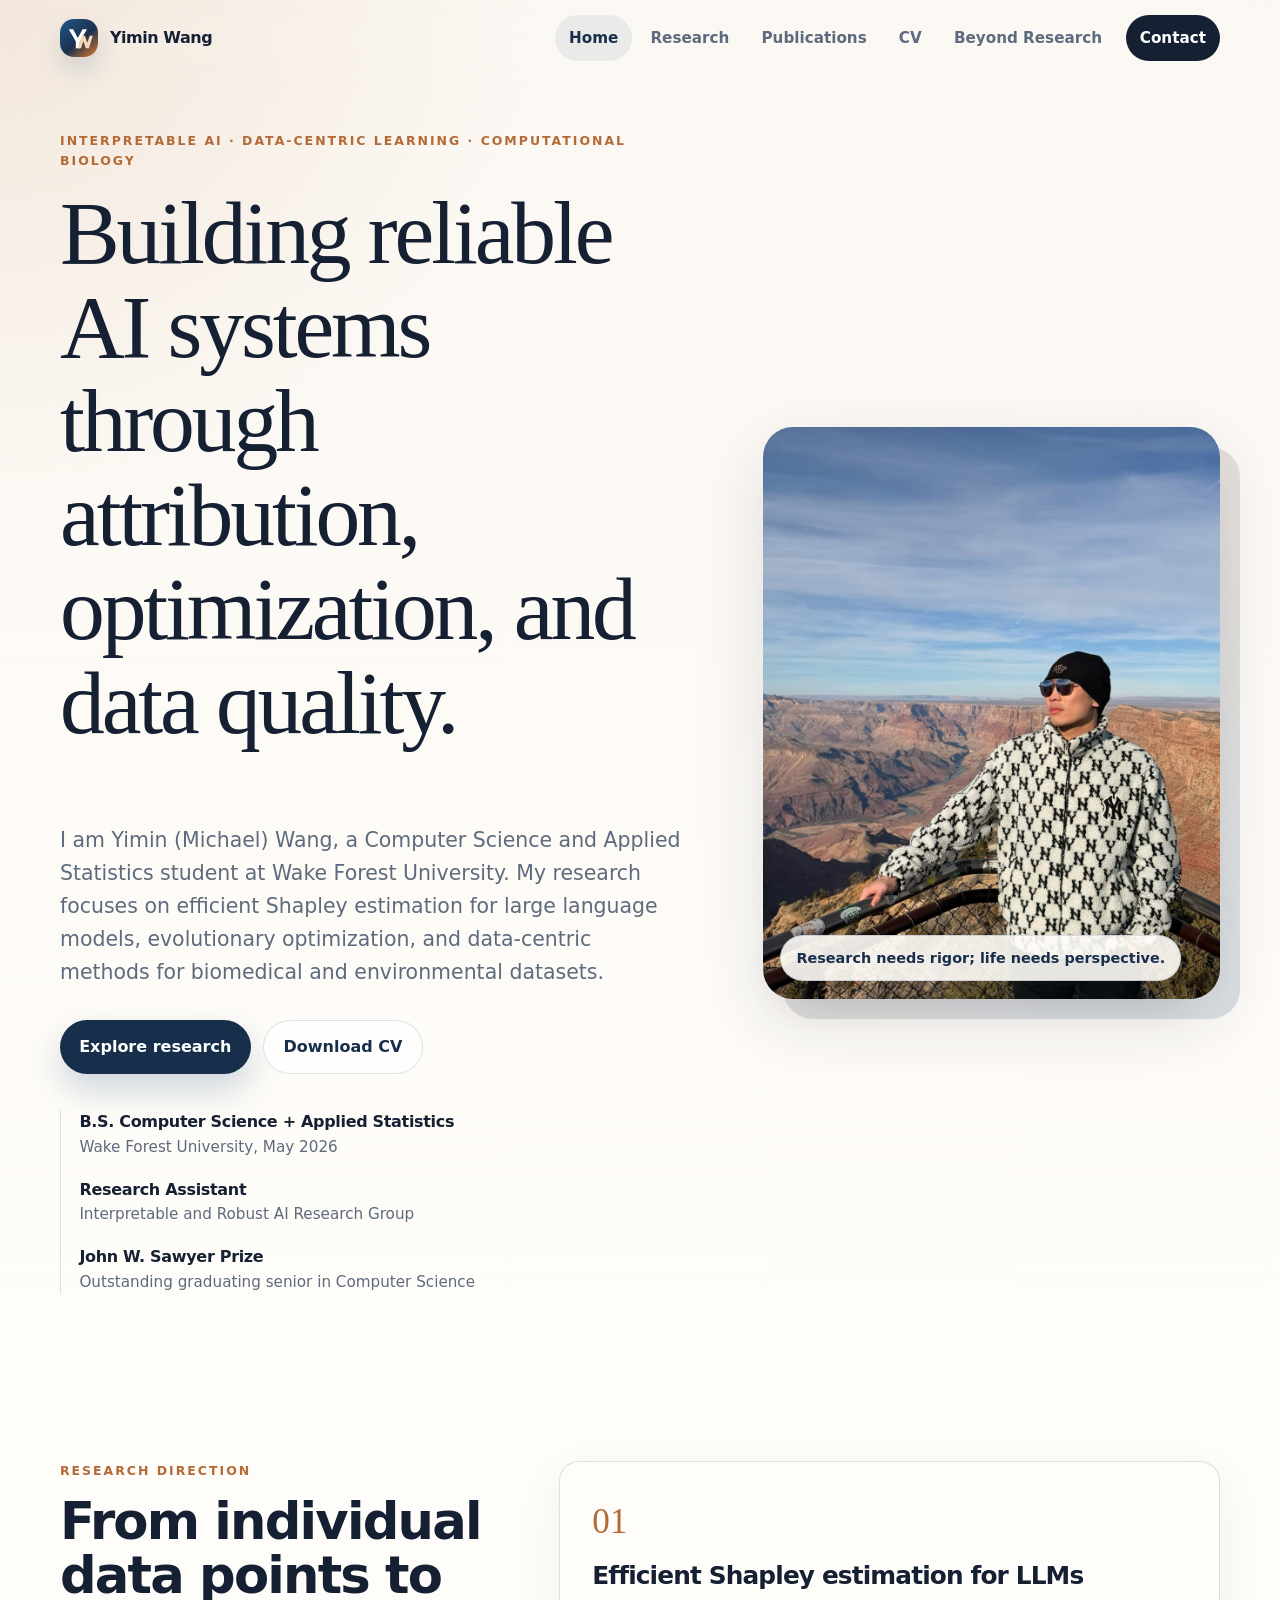
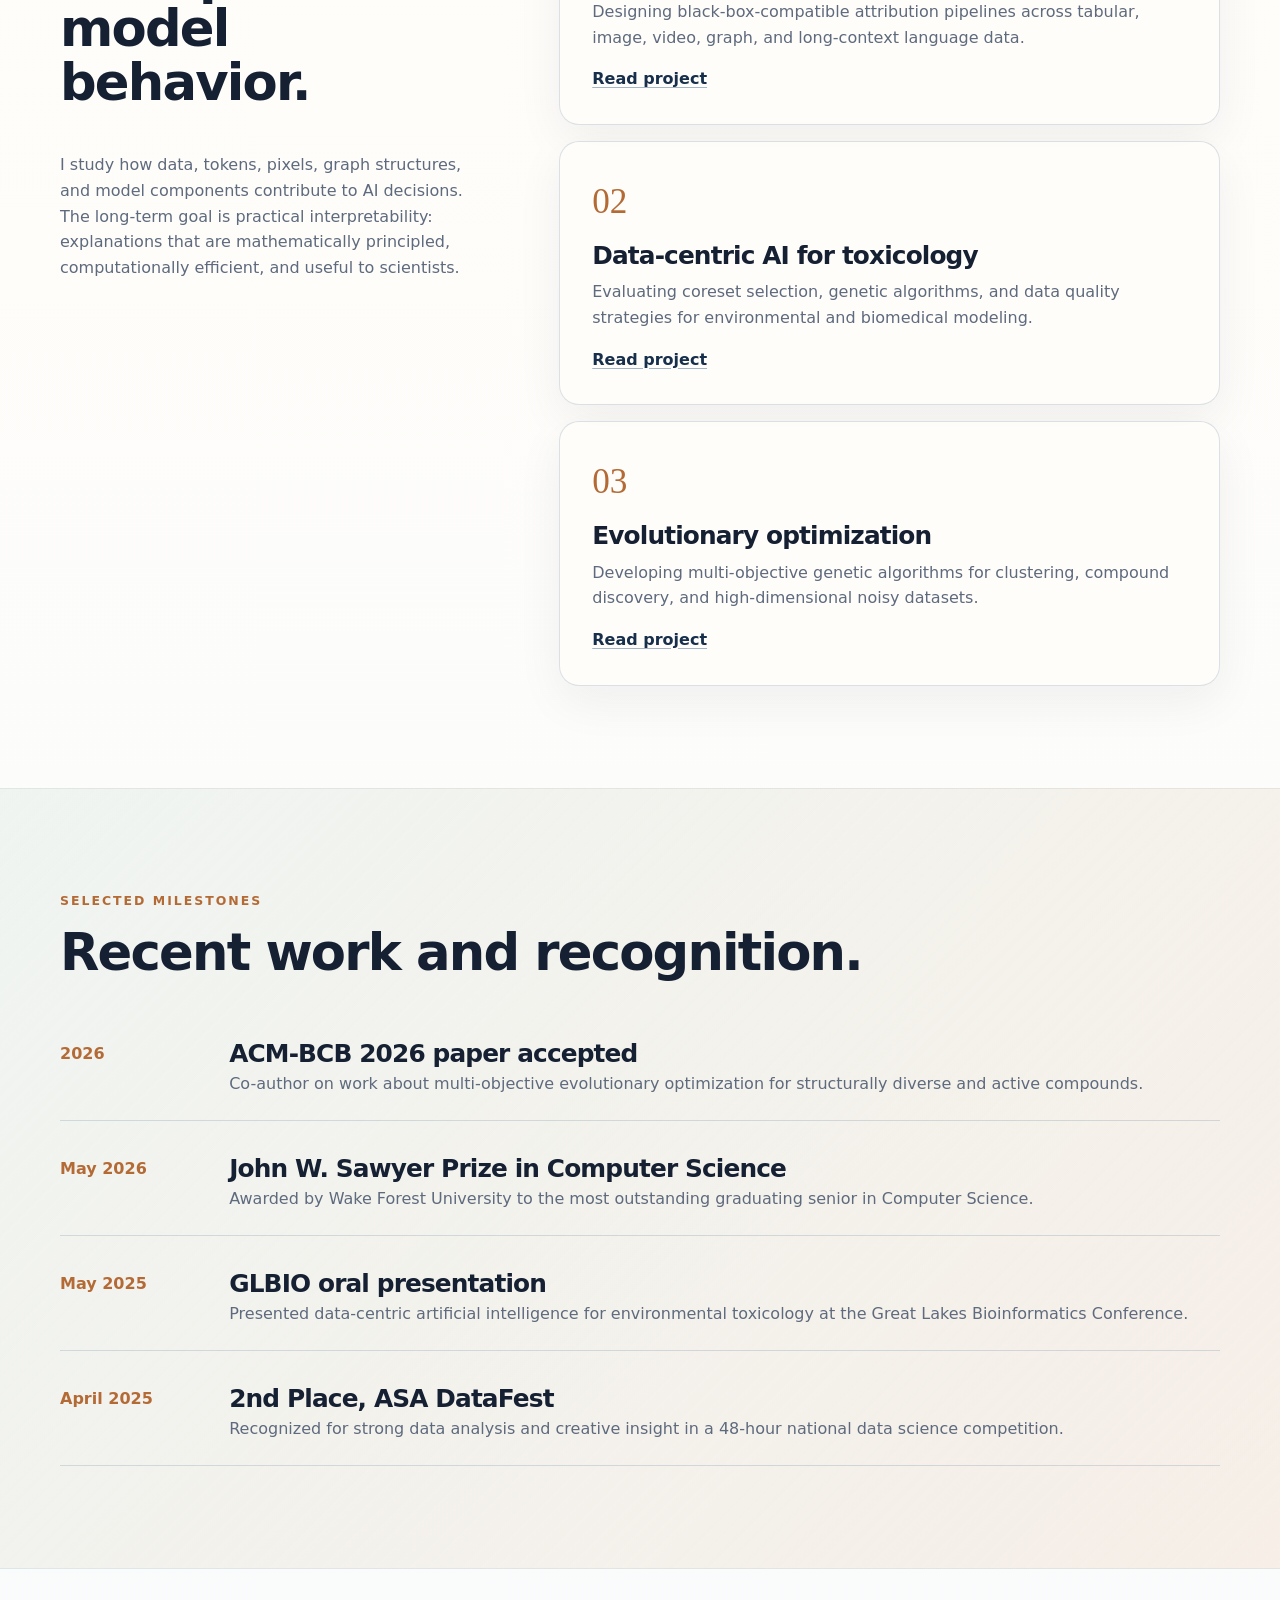
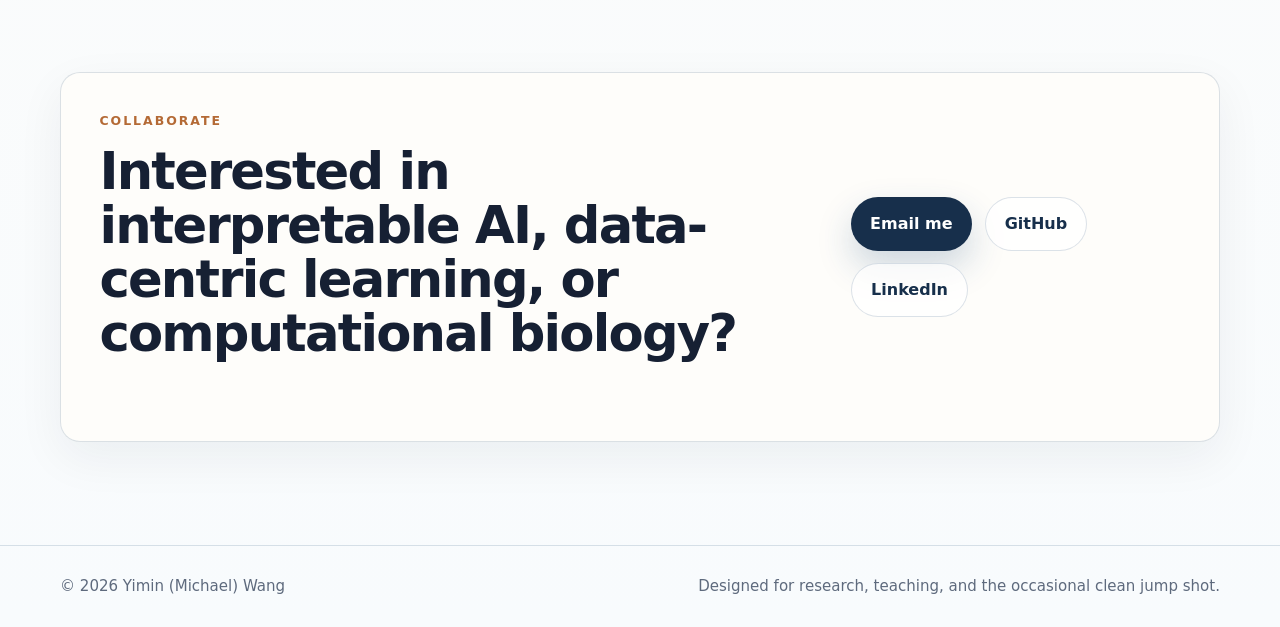
==== index.html @ fb369214 "Create academic personal website" ====
<!doctype html>
<html lang="en">
  <head>
    <meta charset="utf-8">
    <meta name="viewport" content="width=device-width, initial-scale=1">
    <meta name="description" content="Yimin (Michael) Wang - computer science and applied statistics researcher working on interpretable AI, data-centric learning, Shapley estimation, and computational biology.">
    <title>Yimin (Michael) Wang | AI Researcher</title>
    <link rel="icon" href="assets/images/monogram.svg" type="image/svg+xml">
    <link rel="preload" href="assets/images/michael-grand-canyon-1400.jpg" as="image">
    <link rel="stylesheet" href="assets/css/styles.css">
  </head>
  <body>
    <a class="skip-link" href="#main">Skip to main content</a>

    <header class="site-header" data-header>
      <nav class="nav container" aria-label="Primary navigation">
        <a class="brand" href="index.html" aria-label="Yimin Wang home">
          <img src="assets/images/monogram.svg" alt="" width="38" height="38">
          <span>Yimin Wang</span>
        </a>
        <button class="nav-toggle" type="button" aria-expanded="false" aria-controls="site-menu">
          <span>Menu</span>
          <span class="nav-toggle-lines" aria-hidden="true"></span>
        </button>
        <div class="nav-links" id="site-menu">
          <a aria-current="page" href="index.html">Home</a>
          <a href="research.html">Research</a>
          <a href="publications.html">Publications</a>
          <a href="cv.html">CV</a>
          <a href="basketball.html">Beyond Research</a>
          <a class="nav-cta" href="mailto:wangy22@wfu.edu">Contact</a>
        </div>
      </nav>
    </header>

    <main id="main">
      <section class="hero">
        <div class="container hero-grid">
          <div class="hero-copy reveal">
            <p class="eyebrow">Interpretable AI · Data-centric learning · Computational biology</p>
            <h1>Building reliable AI systems through attribution, optimization, and data quality.</h1>
            <p class="hero-lede">
              I am Yimin (Michael) Wang, a Computer Science and Applied Statistics student at Wake Forest University.
              My research focuses on efficient Shapley estimation for large language models, evolutionary optimization,
              and data-centric methods for biomedical and environmental datasets.
            </p>
            <div class="hero-actions">
              <a class="button primary" href="research.html">Explore research</a>
              <a class="button secondary" href="assets/files/Michael_Wang_CV.pdf">Download CV</a>
            </div>
            <ul class="quick-facts" aria-label="Profile highlights">
              <li>
                <strong>B.S. Computer Science + Applied Statistics</strong>
                <span>Wake Forest University, May 2026</span>
              </li>
              <li>
                <strong>Research Assistant</strong>
                <span>Interpretable and Robust AI Research Group</span>
              </li>
              <li>
                <strong>John W. Sawyer Prize</strong>
                <span>Outstanding graduating senior in Computer Science</span>
              </li>
            </ul>
          </div>

          <div class="hero-portrait reveal">
            <figure>
              <img src="assets/images/michael-grand-canyon-1400.jpg" alt="Yimin Michael Wang overlooking the Grand Canyon">
              <figcaption>Research needs rigor; life needs perspective.</figcaption>
            </figure>
          </div>
        </div>
      </section>

      <section class="section">
        <div class="container split-section">
          <div class="section-intro reveal">
            <p class="eyebrow">Research direction</p>
            <h2>From individual data points to model behavior.</h2>
            <p>
              I study how data, tokens, pixels, graph structures, and model components contribute to AI decisions.
              The long-term goal is practical interpretability: explanations that are mathematically principled,
              computationally efficient, and useful to scientists.
            </p>
          </div>
          <div class="feature-grid">
            <article class="feature-card reveal">
              <span class="card-number">01</span>
              <h3>Efficient Shapley estimation for LLMs</h3>
              <p>
                Designing black-box-compatible attribution pipelines across tabular, image, video, graph, and long-context language data.
              </p>
              <a href="research.html#shapley">Read project</a>
            </article>
            <article class="feature-card reveal">
              <span class="card-number">02</span>
              <h3>Data-centric AI for toxicology</h3>
              <p>
                Evaluating coreset selection, genetic algorithms, and data quality strategies for environmental and biomedical modeling.
              </p>
              <a href="research.html#toxicology">Read project</a>
            </article>
            <article class="feature-card reveal">
              <span class="card-number">03</span>
              <h3>Evolutionary optimization</h3>
              <p>
                Developing multi-objective genetic algorithms for clustering, compound discovery, and high-dimensional noisy datasets.
              </p>
              <a href="research.html#optimization">Read project</a>
            </article>
          </div>
        </div>
      </section>

      <section class="section tinted">
        <div class="container">
          <div class="section-heading reveal">
            <p class="eyebrow">Selected milestones</p>
            <h2>Recent work and recognition.</h2>
          </div>
          <div class="timeline">
            <article class="timeline-item reveal">
              <time datetime="2026">2026</time>
              <div>
                <h3>ACM-BCB 2026 paper accepted</h3>
                <p>Co-author on work about multi-objective evolutionary optimization for structurally diverse and active compounds.</p>
              </div>
            </article>
            <article class="timeline-item reveal">
              <time datetime="2026-05">May 2026</time>
              <div>
                <h3>John W. Sawyer Prize in Computer Science</h3>
                <p>Awarded by Wake Forest University to the most outstanding graduating senior in Computer Science.</p>
              </div>
            </article>
            <article class="timeline-item reveal">
              <time datetime="2025-05">May 2025</time>
              <div>
                <h3>GLBIO oral presentation</h3>
                <p>Presented data-centric artificial intelligence for environmental toxicology at the Great Lakes Bioinformatics Conference.</p>
              </div>
            </article>
            <article class="timeline-item reveal">
              <time datetime="2025-04">April 2025</time>
              <div>
                <h3>2nd Place, ASA DataFest</h3>
                <p>Recognized for strong data analysis and creative insight in a 48-hour national data science competition.</p>
              </div>
            </article>
          </div>
        </div>
      </section>

      <section class="section">
        <div class="container contact-band reveal">
          <div>
            <p class="eyebrow">Collaborate</p>
            <h2>Interested in interpretable AI, data-centric learning, or computational biology?</h2>
          </div>
          <div class="contact-actions">
            <a class="button primary" href="mailto:wangy22@wfu.edu">Email me</a>
            <a class="button secondary" href="https://github.com/MichaelWangYimin">GitHub</a>
            <a class="button secondary" href="https://linkedin.com/in/yiminwang13">LinkedIn</a>
          </div>
        </div>
      </section>
    </main>

    <footer class="site-footer">
      <div class="container footer-grid">
        <p>© <span data-year></span> Yimin (Michael) Wang</p>
        <p>Designed for research, teaching, and the occasional clean jump shot.</p>
      </div>
    </footer>

    <script src="assets/js/main.js"></script>
  </body>
</html>
---- assets/css/styles.css ----
:root {
  --ink: #162033;
  --muted: #5e6a7d;
  --soft: #f5f0ea;
  --paper: #fffdf9;
  --line: rgba(31, 78, 121, 0.16);
  --blue: #1f4e79;
  --blue-dark: #172f4b;
  --canyon: #b46a35;
  --canyon-soft: #f0d7c4;
  --sage: #edf3ef;
  --shadow: 0 24px 70px rgba(22, 32, 51, 0.13);
  --radius-lg: 30px;
  --radius-md: 20px;
  --radius-sm: 14px;
  --max: 1160px;
  color-scheme: light;
}

* {
  box-sizing: border-box;
}

html {
  scroll-behavior: smooth;
}

body {
  margin: 0;
  background:
    radial-gradient(circle at top left, rgba(180, 106, 53, 0.12), transparent 34rem),
    linear-gradient(180deg, #fbf8f3 0%, var(--paper) 36%, #f8fbfd 100%);
  color: var(--ink);
  font-family: Inter, ui-sans-serif, system-ui, -apple-system, BlinkMacSystemFont, "Segoe UI", sans-serif;
  line-height: 1.6;
  overflow-x: clip;
}

img {
  display: block;
  max-width: 100%;
}

a {
  color: inherit;
  text-decoration-color: rgba(31, 78, 121, 0.4);
  text-underline-offset: 0.18em;
}

a:hover {
  color: var(--blue);
}

h1,
h2,
h3,
p {
  margin-top: 0;
}

h1,
h2,
h3 {
  letter-spacing: -0.035em;
  line-height: 1.05;
}

h1 {
  font-family: Georgia, "Times New Roman", serif;
  font-size: clamp(2.8rem, 7vw, 5.7rem);
  font-weight: 500;
  max-width: 10.4em;
}

h2 {
  font-size: clamp(2rem, 4vw, 3.5rem);
  font-weight: 650;
}

h3 {
  font-size: clamp(1.2rem, 2vw, 1.55rem);
  font-weight: 650;
}

p {
  color: var(--muted);
}

.container {
  width: min(calc(100% - 40px), var(--max));
  margin-inline: auto;
}

.narrow {
  max-width: 860px;
}

.skip-link {
  position: fixed;
  left: 1rem;
  top: 1rem;
  z-index: 100;
  transform: translateY(-140%);
  border-radius: 999px;
  background: var(--ink);
  color: white;
  padding: 0.7rem 1rem;
}

.skip-link:focus {
  transform: translateY(0);
}

.site-header {
  position: sticky;
  top: 0;
  z-index: 50;
  border-bottom: 1px solid transparent;
  backdrop-filter: blur(18px);
  transition: border-color 180ms ease, background 180ms ease, box-shadow 180ms ease;
}

.site-header.is-scrolled {
  border-color: var(--line);
  background: rgba(255, 253, 249, 0.86);
  box-shadow: 0 12px 42px rgba(22, 32, 51, 0.06);
}

.nav {
  min-height: 76px;
  display: flex;
  align-items: center;
  justify-content: space-between;
  gap: 1.4rem;
}

.brand {
  display: inline-flex;
  align-items: center;
  gap: 0.75rem;
  text-decoration: none;
  font-weight: 760;
  letter-spacing: -0.03em;
}

.brand img {
  border-radius: 14px;
  box-shadow: 0 12px 24px rgba(31, 78, 121, 0.16);
}

.nav-links {
  display: flex;
  align-items: center;
  gap: 0.25rem;
}

.nav-links a {
  border-radius: 999px;
  color: var(--muted);
  font-size: 0.95rem;
  font-weight: 640;
  padding: 0.68rem 0.88rem;
  text-decoration: none;
}

.nav-links a:hover,
.nav-links a[aria-current="page"] {
  background: rgba(31, 78, 121, 0.08);
  color: var(--blue-dark);
}

.nav-links .nav-cta {
  background: var(--ink);
  color: white;
  margin-left: 0.35rem;
}

.nav-links .nav-cta:hover {
  background: var(--blue);
  color: white;
}

.nav-toggle {
  display: none;
}

.hero {
  min-height: calc(94vh - 76px);
  display: grid;
  align-items: center;
  padding: 3.4rem 0 4rem;
}

.hero-grid,
.life-grid {
  display: grid;
  grid-template-columns: minmax(0, 1.04fr) minmax(320px, 0.76fr);
  align-items: center;
  gap: clamp(2.2rem, 6vw, 6rem);
}

.eyebrow {
  color: var(--canyon);
  font-size: 0.78rem;
  font-weight: 820;
  letter-spacing: 0.16em;
  margin-bottom: 0.9rem;
  text-transform: uppercase;
}

.hero-lede,
.page-hero p,
.life-copy p {
  font-size: clamp(1.08rem, 1.7vw, 1.28rem);
  max-width: 720px;
}

.hero-actions,
.contact-actions {
  display: flex;
  flex-wrap: wrap;
  gap: 0.8rem;
  margin: 2rem 0;
}

.button {
  align-items: center;
  border-radius: 999px;
  display: inline-flex;
  font-weight: 760;
  justify-content: center;
  min-height: 48px;
  padding: 0.82rem 1.2rem;
  text-decoration: none;
  transition: transform 180ms ease, background 180ms ease, border-color 180ms ease;
}

.button:hover {
  transform: translateY(-2px);
}

.button.primary {
  background: var(--blue-dark);
  color: white;
  box-shadow: 0 16px 35px rgba(31, 78, 121, 0.22);
}

.button.primary:hover {
  background: var(--blue);
  color: white;
}

.button.secondary {
  background: rgba(255, 255, 255, 0.72);
  border: 1px solid var(--line);
  color: var(--blue-dark);
}

.quick-facts {
  border-left: 1px solid var(--line);
  display: grid;
  gap: 1.1rem;
  list-style: none;
  margin: 2.2rem 0 0;
  padding: 0 0 0 1.15rem;
}

.quick-facts strong,
.quick-facts span {
  display: block;
}

.quick-facts strong {
  letter-spacing: -0.02em;
}

.quick-facts span {
  color: var(--muted);
  font-size: 0.95rem;
}

.hero-portrait figure,
.life-photo {
  margin: 0;
  position: relative;
}

.hero-portrait figure::before,
.life-photo::before {
  background: linear-gradient(135deg, var(--canyon), var(--blue));
  border-radius: var(--radius-lg);
  content: "";
  inset: 1.25rem -1.25rem -1.25rem 1.25rem;
  opacity: 0.16;
  position: absolute;
  z-index: -1;
}

.hero-portrait img,
.life-photo img,
.cv-sidebar img {
  border-radius: var(--radius-lg);
  box-shadow: var(--shadow);
  object-fit: cover;
}

.hero-portrait img {
  aspect-ratio: 4 / 5;
  object-position: 61% 56%;
}

.hero-portrait figcaption,
.life-photo figcaption {
  background: rgba(255, 253, 249, 0.9);
  border: 1px solid var(--line);
  border-radius: 999px;
  bottom: 1.1rem;
  box-shadow: 0 16px 40px rgba(22, 32, 51, 0.1);
  color: var(--blue-dark);
  font-size: 0.9rem;
  font-weight: 720;
  left: 1.1rem;
  padding: 0.65rem 0.95rem;
  position: absolute;
}

.section {
  padding: clamp(4.5rem, 8vw, 7.5rem) 0;
}

.tinted {
  background: linear-gradient(135deg, rgba(237, 243, 239, 0.82), rgba(240, 215, 196, 0.36));
  border-block: 1px solid rgba(31, 78, 121, 0.08);
}

.split-section {
  display: grid;
  grid-template-columns: minmax(260px, 0.78fr) minmax(0, 1.22fr);
  gap: clamp(2rem, 6vw, 5rem);
}

.section-intro {
  position: sticky;
  top: 104px;
  align-self: start;
}

.feature-grid {
  display: grid;
  gap: 1rem;
}

.feature-card,
.entry-card,
.award-card,
.life-card,
.cv-section,
.skills-panel,
.contact-band,
.quote-panel,
.project-card {
  background: rgba(255, 253, 249, 0.82);
  border: 1px solid var(--line);
  border-radius: var(--radius-md);
  box-shadow: 0 16px 48px rgba(22, 32, 51, 0.06);
}

.feature-card {
  padding: clamp(1.35rem, 3vw, 2rem);
}

.feature-card h3 {
  margin-bottom: 0.65rem;
}

.feature-card a {
  color: var(--blue-dark);
  font-weight: 780;
}

.card-number {
  color: var(--canyon);
  display: inline-block;
  font-family: Georgia, "Times New Roman", serif;
  font-size: 2.2rem;
  margin-bottom: 0.8rem;
}

.section-heading {
  margin-bottom: 2rem;
}

.timeline {
  display: grid;
  gap: 1rem;
}

.timeline-item {
  display: grid;
  grid-template-columns: 150px 1fr;
  gap: 1.2rem;
  padding: 1.2rem 0;
  border-bottom: 1px solid var(--line);
}

.timeline-item time {
  color: var(--canyon);
  font-weight: 820;
}

.timeline-item h3,
.timeline-item p {
  margin-bottom: 0.25rem;
}

.contact-band {
  align-items: center;
  display: flex;
  justify-content: space-between;
  gap: 2rem;
  padding: clamp(1.5rem, 4vw, 2.4rem);
}

.contact-band h2 {
  max-width: 800px;
}

.site-footer {
  border-top: 1px solid var(--line);
  padding: 1.8rem 0;
}

.footer-grid {
  align-items: center;
  display: flex;
  justify-content: space-between;
  gap: 1rem;
}

.footer-grid p {
  font-size: 0.94rem;
  margin: 0;
}

.page-hero {
  padding: clamp(5rem, 10vw, 8rem) 0 clamp(3.6rem, 7vw, 5rem);
}

.page-hero h1,
.life-copy h1 {
  font-size: clamp(2.8rem, 6vw, 5.1rem);
}

.research-stack {
  display: grid;
  gap: 1.2rem;
}

.project-card {
  display: grid;
  grid-template-columns: 280px 1fr;
  gap: clamp(1.5rem, 4vw, 3rem);
  padding: clamp(1.4rem, 4vw, 2.4rem);
}

.project-meta {
  display: flex;
  flex-direction: column;
  gap: 0.75rem;
}

.project-meta span {
  border-bottom: 1px solid var(--line);
  color: var(--muted);
  font-size: 0.92rem;
  font-weight: 680;
  padding-bottom: 0.75rem;
}

.project-list {
  color: var(--muted);
  margin: 1.1rem 0 0;
  padding-left: 1.2rem;
}

.project-list li + li {
  margin-top: 0.6rem;
}

.code-word {
  background: rgba(31, 78, 121, 0.08);
  border-radius: 0.45rem;
  color: var(--blue-dark);
  font-family: "SFMono-Regular", Consolas, monospace;
  font-size: 0.92em;
  padding: 0.1em 0.35em;
}

.skills-panel {
  display: grid;
  grid-template-columns: minmax(240px, 0.6fr) 1fr;
  gap: 2rem;
  padding: clamp(1.5rem, 4vw, 2.4rem);
}

.tag-cloud {
  display: flex;
  flex-wrap: wrap;
  gap: 0.75rem;
}

.tag-cloud span {
  background: white;
  border: 1px solid var(--line);
  border-radius: 999px;
  color: var(--blue-dark);
  font-size: 0.92rem;
  font-weight: 720;
  padding: 0.55rem 0.82rem;
}

.content-grid {
  display: grid;
  grid-template-columns: 280px 1fr;
  gap: clamp(1.8rem, 5vw, 4rem);
}

.side-label {
  align-self: start;
  position: sticky;
  top: 104px;
}

.entry-list {
  display: grid;
  gap: 1rem;
}

.entry-card,
.award-card,
.life-card,
.cv-section {
  padding: clamp(1.25rem, 3vw, 1.8rem);
}

.entry-kicker,
.award-card time {
  color: var(--canyon);
  font-size: 0.84rem;
  font-weight: 820;
  letter-spacing: 0.08em;
  text-transform: uppercase;
}

.award-grid {
  display: grid;
  grid-template-columns: repeat(2, minmax(0, 1fr));
  gap: 1rem;
}

.cv-layout {
  display: grid;
  grid-template-columns: 320px 1fr;
  gap: clamp(1.8rem, 5vw, 4rem);
  align-items: start;
}

.cv-sidebar {
  background: var(--paper);
  border: 1px solid var(--line);
  border-radius: var(--radius-md);
  box-shadow: var(--shadow);
  padding: 1rem;
  position: sticky;
  top: 104px;
}

.cv-sidebar img {
  aspect-ratio: 1;
  object-position: 62% 45%;
}

.cv-sidebar h2 {
  font-size: 1.6rem;
  margin: 1.2rem 0 0.4rem;
}

.cv-sidebar ul {
  border-top: 1px solid var(--line);
  list-style: none;
  margin: 1.2rem 0 0;
  padding: 1.2rem 0 0;
}

.cv-sidebar li + li {
  margin-top: 0.45rem;
}

.cv-main {
  display: grid;
  gap: 1rem;
}

.cv-item + .cv-item {
  border-top: 1px solid var(--line);
  margin-top: 1.3rem;
  padding-top: 1.3rem;
}

.cv-columns {
  display: grid;
  grid-template-columns: repeat(3, minmax(0, 1fr));
  gap: 1rem;
}

.coursework {
  max-width: 920px;
}

.life-hero {
  padding: clamp(5rem, 10vw, 8rem) 0 clamp(4rem, 7vw, 5.5rem);
}

.life-photo img {
  aspect-ratio: 4 / 5;
  object-position: 61% 56%;
}

.life-cards {
  display: grid;
  grid-template-columns: repeat(3, minmax(0, 1fr));
  gap: 1rem;
}

.life-card span {
  color: var(--canyon);
  font-family: Georgia, "Times New Roman", serif;
  font-size: 2rem;
}

.quote-panel {
  padding: clamp(1.8rem, 5vw, 3rem);
}

.quote-panel blockquote {
  color: var(--blue-dark);
  font-family: Georgia, "Times New Roman", serif;
  font-size: clamp(2rem, 5vw, 4rem);
  line-height: 1.08;
  margin: 0;
}

.reveal {
  opacity: 1;
  transform: translateY(0);
}

@media (prefers-reduced-motion: reduce) {
  *,
  *::before,
  *::after {
    animation-duration: 0.01ms !important;
    scroll-behavior: auto !important;
    transition-duration: 0.01ms !important;
  }

  .reveal {
    opacity: 1;
    transform: none;
  }
}

@media (max-width: 920px) {
  h1 {
    max-width: none;
  }

  .nav-toggle {
    align-items: center;
    background: white;
    border: 1px solid var(--line);
    border-radius: 999px;
    color: var(--ink);
    display: inline-flex;
    font: inherit;
    font-weight: 760;
    gap: 0.65rem;
    padding: 0.6rem 0.8rem;
  }

  .nav-toggle-lines,
  .nav-toggle-lines::before,
  .nav-toggle-lines::after {
    background: currentColor;
    border-radius: 999px;
    content: "";
    display: block;
    height: 2px;
    transition: transform 180ms ease;
    width: 18px;
  }

  .nav-toggle-lines::before {
    transform: translateY(-6px);
  }

  .nav-toggle-lines::after {
    transform: translateY(4px);
  }

  .nav-toggle[aria-expanded="true"] .nav-toggle-lines {
    background: transparent;
  }

  .nav-toggle[aria-expanded="true"] .nav-toggle-lines::before {
    background: var(--ink);
    transform: translateY(2px) rotate(45deg);
  }

  .nav-toggle[aria-expanded="true"] .nav-toggle-lines::after {
    background: var(--ink);
    transform: translateY(0) rotate(-45deg);
  }

  .nav-links {
    background: rgba(255, 253, 249, 0.98);
    border: 1px solid var(--line);
    border-radius: 24px;
    box-shadow: var(--shadow);
    display: none;
    flex-direction: column;
    left: 20px;
    padding: 0.8rem;
    position: absolute;
    right: 20px;
    top: 76px;
  }

  .nav-links.is-open {
    display: flex;
  }

  .nav-links a {
    width: 100%;
  }

  .nav-links .nav-cta {
    margin-left: 0;
    text-align: center;
  }

  .hero-grid,
  .life-grid,
  .split-section,
  .project-card,
  .skills-panel,
  .content-grid,
  .cv-layout {
    grid-template-columns: 1fr;
  }

  .section-intro,
  .side-label,
  .cv-sidebar {
    position: static;
  }

  .hero {
    min-height: auto;
  }

  .hero-portrait {
    max-width: 620px;
  }

  .contact-band,
  .footer-grid {
    align-items: flex-start;
    flex-direction: column;
  }

  .award-grid,
  .life-cards,
  .cv-columns {
    grid-template-columns: 1fr;
  }
}

@media (max-width: 560px) {
  .container {
    width: min(calc(100% - 28px), var(--max));
  }

  .brand span {
    display: none;
  }

  .timeline-item {
    grid-template-columns: 1fr;
    gap: 0.2rem;
  }

  .hero-actions,
  .contact-actions {
    align-items: stretch;
    flex-direction: column;
  }

  .button {
    width: 100%;
  }

  .hero-portrait figure::before,
  .life-photo::before {
    inset: 0.75rem;
    transform: translate(0.45rem, 0.45rem);
  }
}
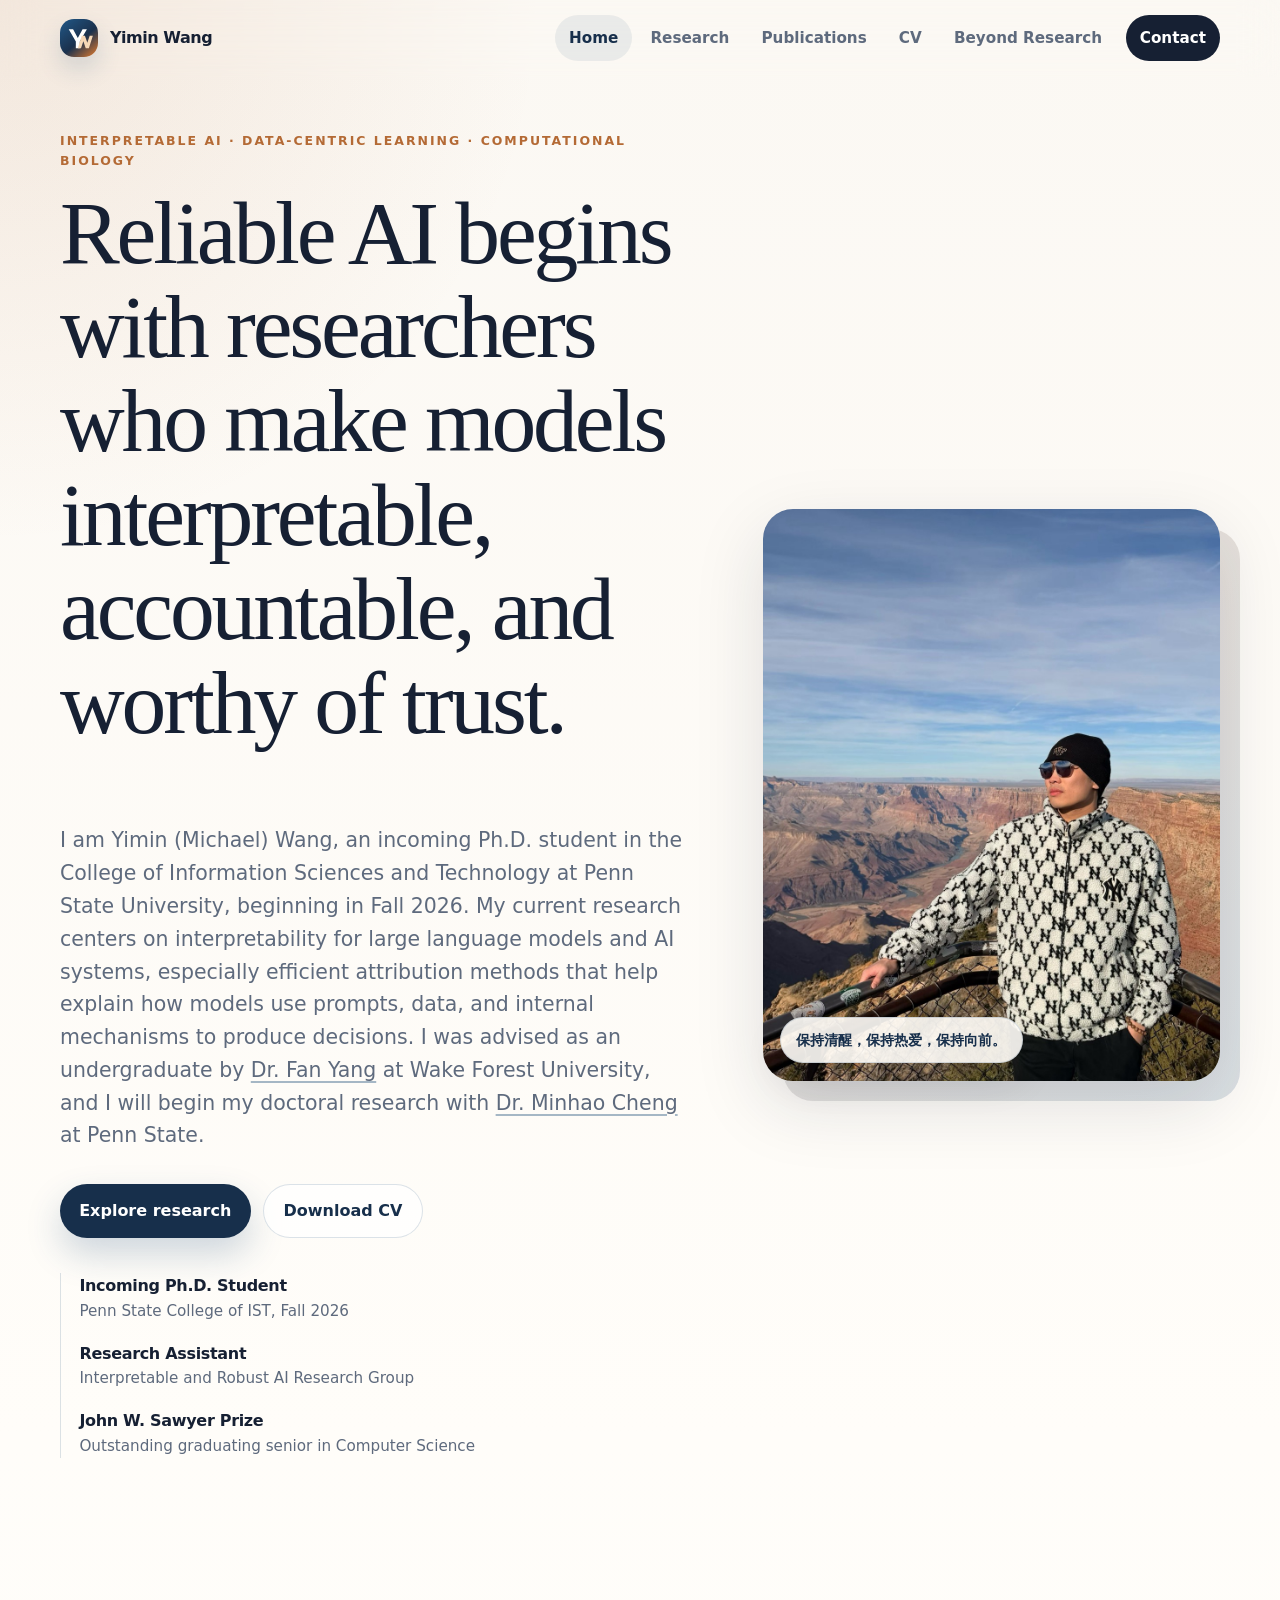
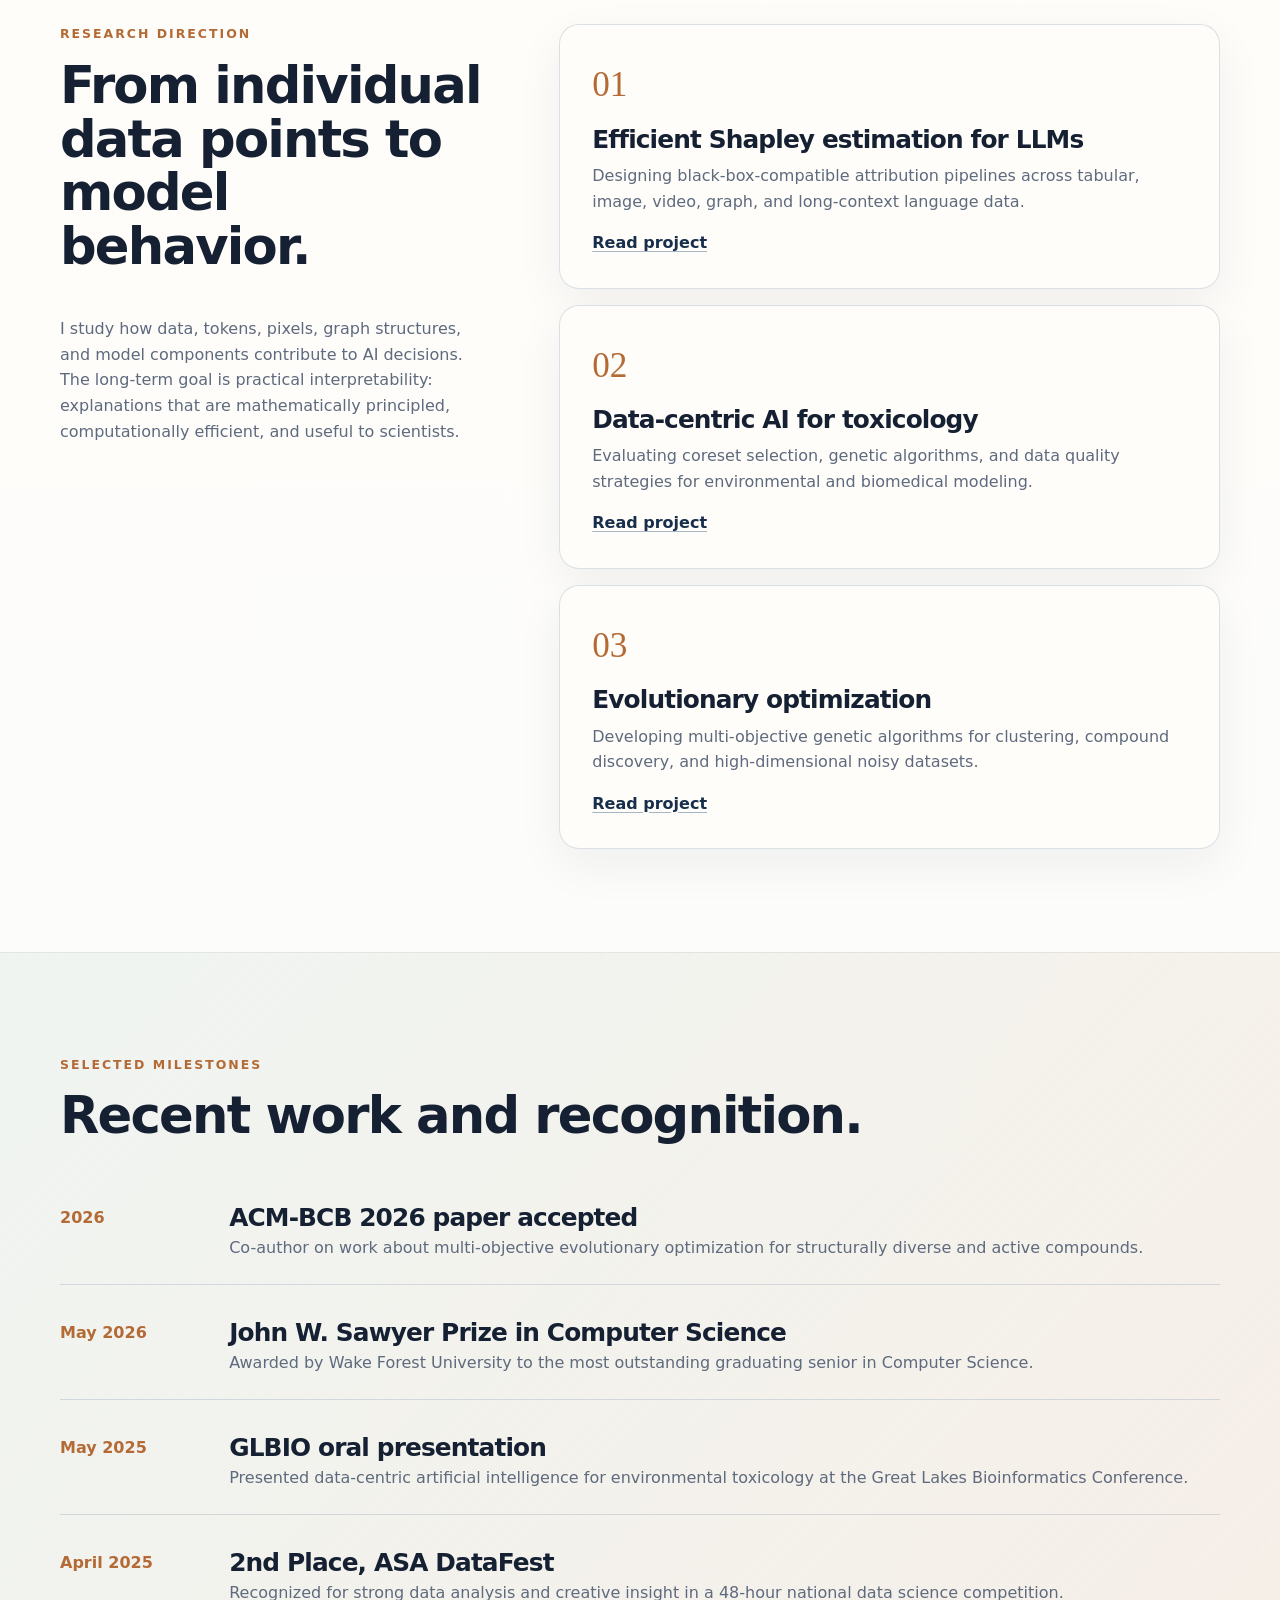
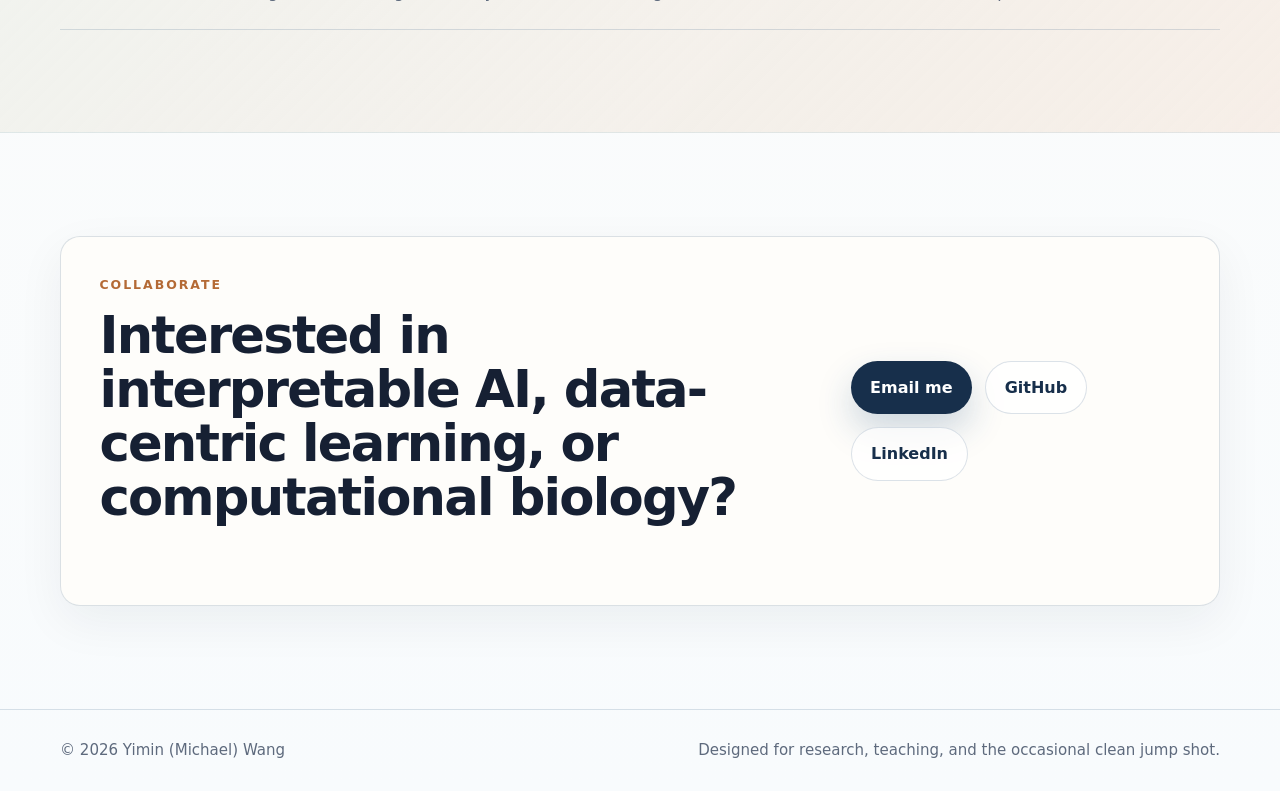
==== commit fdbba71b: "Update homepage research introduction" ====
--- a/index.html
+++ b/index.html
@@ -38,11 +38,15 @@
         <div class="container hero-grid">
           <div class="hero-copy reveal">
             <p class="eyebrow">Interpretable AI · Data-centric learning · Computational biology</p>
-            <h1>Building reliable AI systems through attribution, optimization, and data quality.</h1>
+            <h1>Reliable AI begins with researchers who make models interpretable, accountable, and worthy of trust.</h1>
             <p class="hero-lede">
-              I am Yimin (Michael) Wang, a Computer Science and Applied Statistics student at Wake Forest University.
-              My research focuses on efficient Shapley estimation for large language models, evolutionary optimization,
-              and data-centric methods for biomedical and environmental datasets.
+              I am Yimin (Michael) Wang, an incoming Ph.D. student in the College of Information Sciences and Technology
+              at Penn State University, beginning in Fall 2026. My current research centers on interpretability for
+              large language models and AI systems, especially efficient attribution methods that help explain how
+              models use prompts, data, and internal mechanisms to produce decisions. I was advised as an undergraduate
+              by <a href="https://cs.wfu.edu/people/faculty/fan-yang/">Dr. Fan Yang</a> at Wake Forest University, and I
+              will begin my doctoral research with <a href="https://ist.psu.edu/directory/mmc7149">Dr. Minhao Cheng</a>
+              at Penn State.
             </p>
             <div class="hero-actions">
               <a class="button primary" href="research.html">Explore research</a>
@@ -50,8 +54,8 @@
             </div>
             <ul class="quick-facts" aria-label="Profile highlights">
               <li>
-                <strong>B.S. Computer Science + Applied Statistics</strong>
-                <span>Wake Forest University, May 2026</span>
+                <strong>Incoming Ph.D. Student</strong>
+                <span>Penn State College of IST, Fall 2026</span>
               </li>
               <li>
                 <strong>Research Assistant</strong>
@@ -67,7 +71,7 @@
           <div class="hero-portrait reveal">
             <figure>
               <img src="assets/images/michael-grand-canyon-1400.jpg" alt="Yimin Michael Wang overlooking the Grand Canyon">
-              <figcaption>Research needs rigor; life needs perspective.</figcaption>
+              <figcaption>保持清醒，保持热爱，保持向前。</figcaption>
             </figure>
           </div>
         </div>
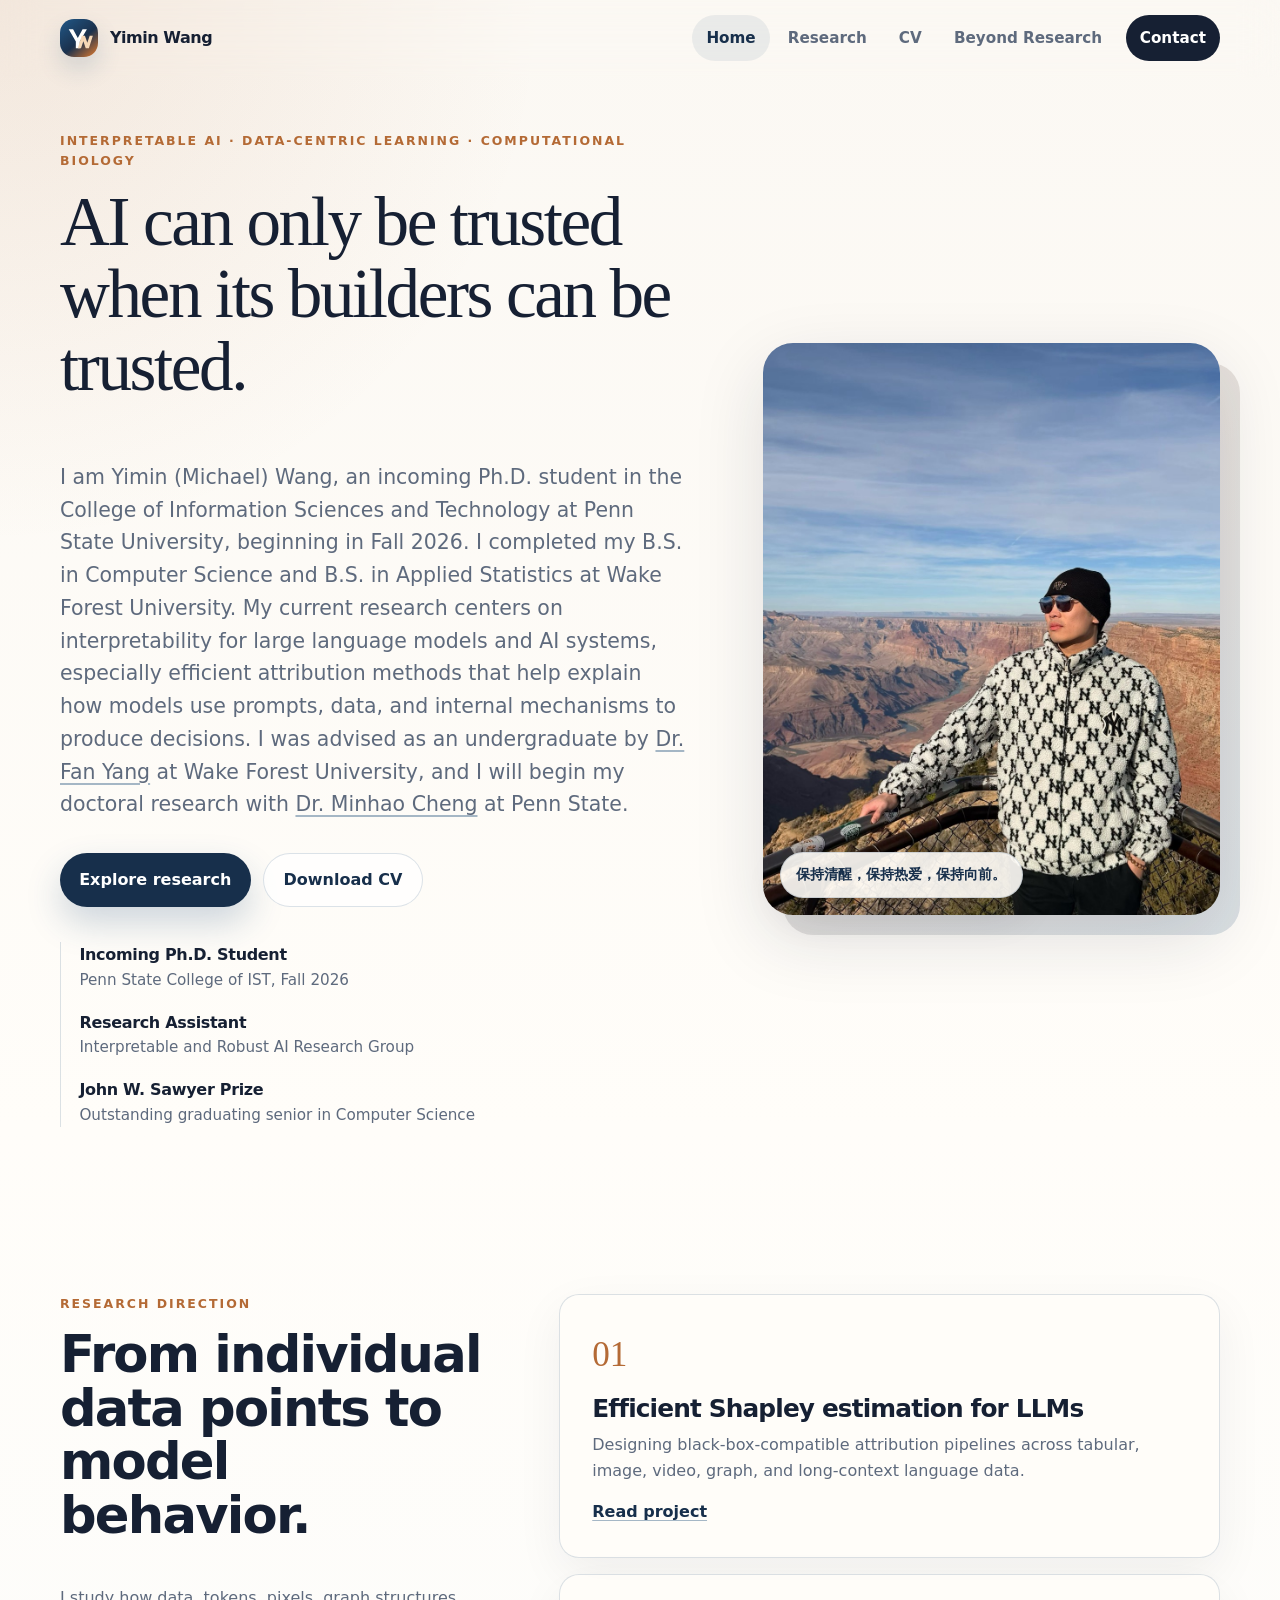
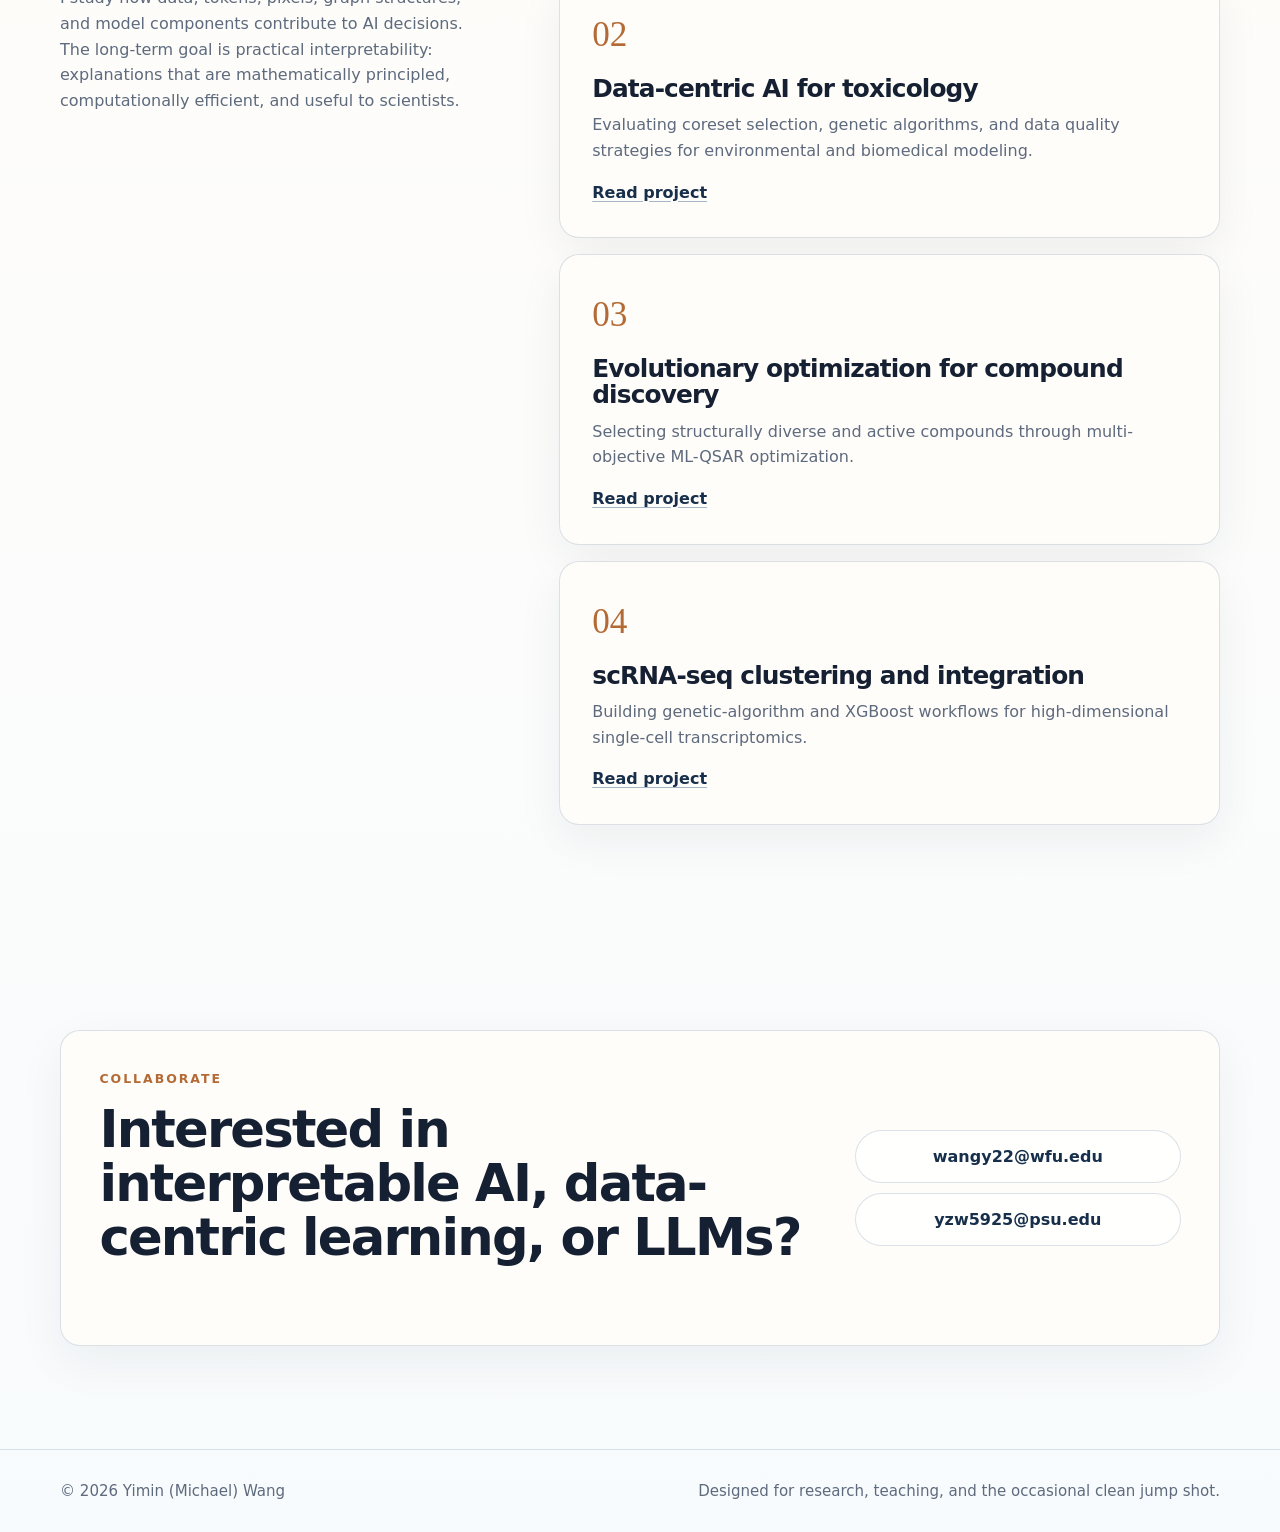
==== commit dc91645d: "Refine research portfolio and beyond research gallery" ====
--- a/index.html
+++ b/index.html
@@ -3,7 +3,7 @@
   <head>
     <meta charset="utf-8">
     <meta name="viewport" content="width=device-width, initial-scale=1">
-    <meta name="description" content="Yimin (Michael) Wang - computer science and applied statistics researcher working on interpretable AI, data-centric learning, Shapley estimation, and computational biology.">
+    <meta name="description" content="Yimin (Michael) Wang - incoming Penn State IST Ph.D. student working on interpretable AI, LLM attribution, data-centric learning, and ML-QSAR optimization.">
     <title>Yimin (Michael) Wang | AI Researcher</title>
     <link rel="icon" href="assets/images/monogram.svg" type="image/svg+xml">
     <link rel="preload" href="assets/images/michael-grand-canyon-1400.jpg" as="image">
@@ -25,7 +25,6 @@
         <div class="nav-links" id="site-menu">
           <a aria-current="page" href="index.html">Home</a>
           <a href="research.html">Research</a>
-          <a href="publications.html">Publications</a>
           <a href="cv.html">CV</a>
           <a href="basketball.html">Beyond Research</a>
           <a class="nav-cta" href="mailto:wangy22@wfu.edu">Contact</a>
@@ -38,15 +37,16 @@
         <div class="container hero-grid">
           <div class="hero-copy reveal">
             <p class="eyebrow">Interpretable AI · Data-centric learning · Computational biology</p>
-            <h1>Reliable AI begins with researchers who make models interpretable, accountable, and worthy of trust.</h1>
+            <h1>AI can only be trusted when its builders can be trusted.</h1>
             <p class="hero-lede">
               I am Yimin (Michael) Wang, an incoming Ph.D. student in the College of Information Sciences and Technology
-              at Penn State University, beginning in Fall 2026. My current research centers on interpretability for
-              large language models and AI systems, especially efficient attribution methods that help explain how
-              models use prompts, data, and internal mechanisms to produce decisions. I was advised as an undergraduate
-              by <a href="https://cs.wfu.edu/people/faculty/fan-yang/">Dr. Fan Yang</a> at Wake Forest University, and I
-              will begin my doctoral research with <a href="https://ist.psu.edu/directory/mmc7149">Dr. Minhao Cheng</a>
-              at Penn State.
+              at Penn State University, beginning in Fall 2026. I completed my B.S. in Computer Science and B.S. in
+              Applied Statistics at Wake Forest University. My current research centers on interpretability for large
+              language models and AI systems, especially efficient attribution methods that help explain how models use
+              prompts, data, and internal mechanisms to produce decisions. I was advised as an undergraduate by
+              <a href="https://cs.wfu.edu/people/faculty/fan-yang/">Dr. Fan Yang</a> at Wake Forest University, and I will
+              begin my doctoral research with <a href="https://ist.psu.edu/directory/mmc7149">Dr. Minhao Cheng</a> at
+              Penn State.
             </p>
             <div class="hero-actions">
               <a class="button primary" href="research.html">Explore research</a>
@@ -107,50 +107,19 @@
             </article>
             <article class="feature-card reveal">
               <span class="card-number">03</span>
-              <h3>Evolutionary optimization</h3>
+              <h3>Evolutionary optimization for compound discovery</h3>
               <p>
-                Developing multi-objective genetic algorithms for clustering, compound discovery, and high-dimensional noisy datasets.
+                Selecting structurally diverse and active compounds through multi-objective ML-QSAR optimization.
               </p>
-              <a href="research.html#optimization">Read project</a>
+              <a href="research.html#compound-discovery">Read project</a>
             </article>
-          </div>
-        </div>
-      </section>
-
-      <section class="section tinted">
-        <div class="container">
-          <div class="section-heading reveal">
-            <p class="eyebrow">Selected milestones</p>
-            <h2>Recent work and recognition.</h2>
-          </div>
-          <div class="timeline">
-            <article class="timeline-item reveal">
-              <time datetime="2026">2026</time>
-              <div>
-                <h3>ACM-BCB 2026 paper accepted</h3>
-                <p>Co-author on work about multi-objective evolutionary optimization for structurally diverse and active compounds.</p>
-              </div>
-            </article>
-            <article class="timeline-item reveal">
-              <time datetime="2026-05">May 2026</time>
-              <div>
-                <h3>John W. Sawyer Prize in Computer Science</h3>
-                <p>Awarded by Wake Forest University to the most outstanding graduating senior in Computer Science.</p>
-              </div>
-            </article>
-            <article class="timeline-item reveal">
-              <time datetime="2025-05">May 2025</time>
-              <div>
-                <h3>GLBIO oral presentation</h3>
-                <p>Presented data-centric artificial intelligence for environmental toxicology at the Great Lakes Bioinformatics Conference.</p>
-              </div>
-            </article>
-            <article class="timeline-item reveal">
-              <time datetime="2025-04">April 2025</time>
-              <div>
-                <h3>2nd Place, ASA DataFest</h3>
-                <p>Recognized for strong data analysis and creative insight in a 48-hour national data science competition.</p>
-              </div>
+            <article class="feature-card reveal">
+              <span class="card-number">04</span>
+              <h3>scRNA-seq clustering and integration</h3>
+              <p>
+                Building genetic-algorithm and XGBoost workflows for high-dimensional single-cell transcriptomics.
+              </p>
+              <a href="research.html#scrna">Read project</a>
             </article>
           </div>
         </div>
@@ -160,12 +129,11 @@
         <div class="container contact-band reveal">
           <div>
             <p class="eyebrow">Collaborate</p>
-            <h2>Interested in interpretable AI, data-centric learning, or computational biology?</h2>
+            <h2>Interested in interpretable AI, data-centric learning, or LLMs?</h2>
           </div>
-          <div class="contact-actions">
-            <a class="button primary" href="mailto:wangy22@wfu.edu">Email me</a>
-            <a class="button secondary" href="https://github.com/MichaelWangYimin">GitHub</a>
-            <a class="button secondary" href="https://linkedin.com/in/yiminwang13">LinkedIn</a>
+          <div class="contact-emails" aria-label="Email addresses">
+            <a href="mailto:wangy22@wfu.edu">wangy22@wfu.edu</a>
+            <a href="mailto:yzw5925@psu.edu">yzw5925@psu.edu</a>
           </div>
         </div>
       </section>
--- a/assets/css/styles.css
+++ b/assets/css/styles.css
@@ -72,6 +72,11 @@
   max-width: 10.4em;
 }
 
+.hero h1 {
+  font-size: clamp(2.5rem, 5.4vw, 4.65rem);
+  max-width: 11.5em;
+}
+
 h2 {
   font-size: clamp(2rem, 4vw, 3.5rem);
   font-weight: 650;
@@ -425,6 +430,28 @@
   max-width: 800px;
 }
 
+.contact-emails {
+  display: grid;
+  gap: 0.65rem;
+  width: min(100%, 360px);
+}
+
+.contact-emails a {
+  background: rgba(255, 255, 255, 0.78);
+  border: 1px solid var(--line);
+  border-radius: 999px;
+  color: var(--blue-dark);
+  font-weight: 780;
+  padding: 0.78rem 1rem;
+  text-align: center;
+  text-decoration: none;
+}
+
+.contact-emails a:hover {
+  background: var(--blue-dark);
+  color: white;
+}
+
 .site-footer {
   border-top: 1px solid var(--line);
   padding: 1.8rem 0;
@@ -621,6 +648,10 @@
   padding: clamp(5rem, 10vw, 8rem) 0 clamp(4rem, 7vw, 5.5rem);
 }
 
+.simple-life-hero {
+  padding-bottom: clamp(2rem, 5vw, 3.2rem);
+}
+
 .life-photo img {
   aspect-ratio: 4 / 5;
   object-position: 61% 56%;
@@ -648,6 +679,56 @@
   font-size: clamp(2rem, 5vw, 4rem);
   line-height: 1.08;
   margin: 0;
+}
+
+.life-gallery-section {
+  padding-top: 0;
+}
+
+.life-gallery {
+  display: grid;
+  grid-auto-flow: dense;
+  grid-template-columns: repeat(6, 1fr);
+  gap: clamp(0.75rem, 2vw, 1.2rem);
+}
+
+.gallery-item {
+  background: var(--paper);
+  border: 1px solid var(--line);
+  border-radius: var(--radius-md);
+  box-shadow: 0 16px 48px rgba(22, 32, 51, 0.08);
+  grid-column: span 3;
+  margin: 0;
+  overflow: hidden;
+  position: relative;
+}
+
+.gallery-item.gallery-wide {
+  grid-column: span 6;
+}
+
+.gallery-item img {
+  aspect-ratio: 4 / 3;
+  height: 100%;
+  object-fit: cover;
+  width: 100%;
+}
+
+.gallery-item:not(.gallery-wide) img {
+  aspect-ratio: 1 / 1;
+}
+
+.gallery-item figcaption {
+  background: linear-gradient(180deg, transparent, rgba(10, 17, 29, 0.78));
+  bottom: 0;
+  color: white;
+  font-size: 0.92rem;
+  font-weight: 720;
+  left: 0;
+  margin: 0;
+  padding: 3.8rem 1rem 1rem;
+  position: absolute;
+  right: 0;
 }
 
 .reveal {
@@ -784,6 +865,15 @@
   .cv-columns {
     grid-template-columns: 1fr;
   }
+
+  .life-gallery {
+    grid-template-columns: 1fr;
+  }
+
+  .gallery-item,
+  .gallery-item.gallery-wide {
+    grid-column: span 1;
+  }
 }
 
 @media (max-width: 560px) {
